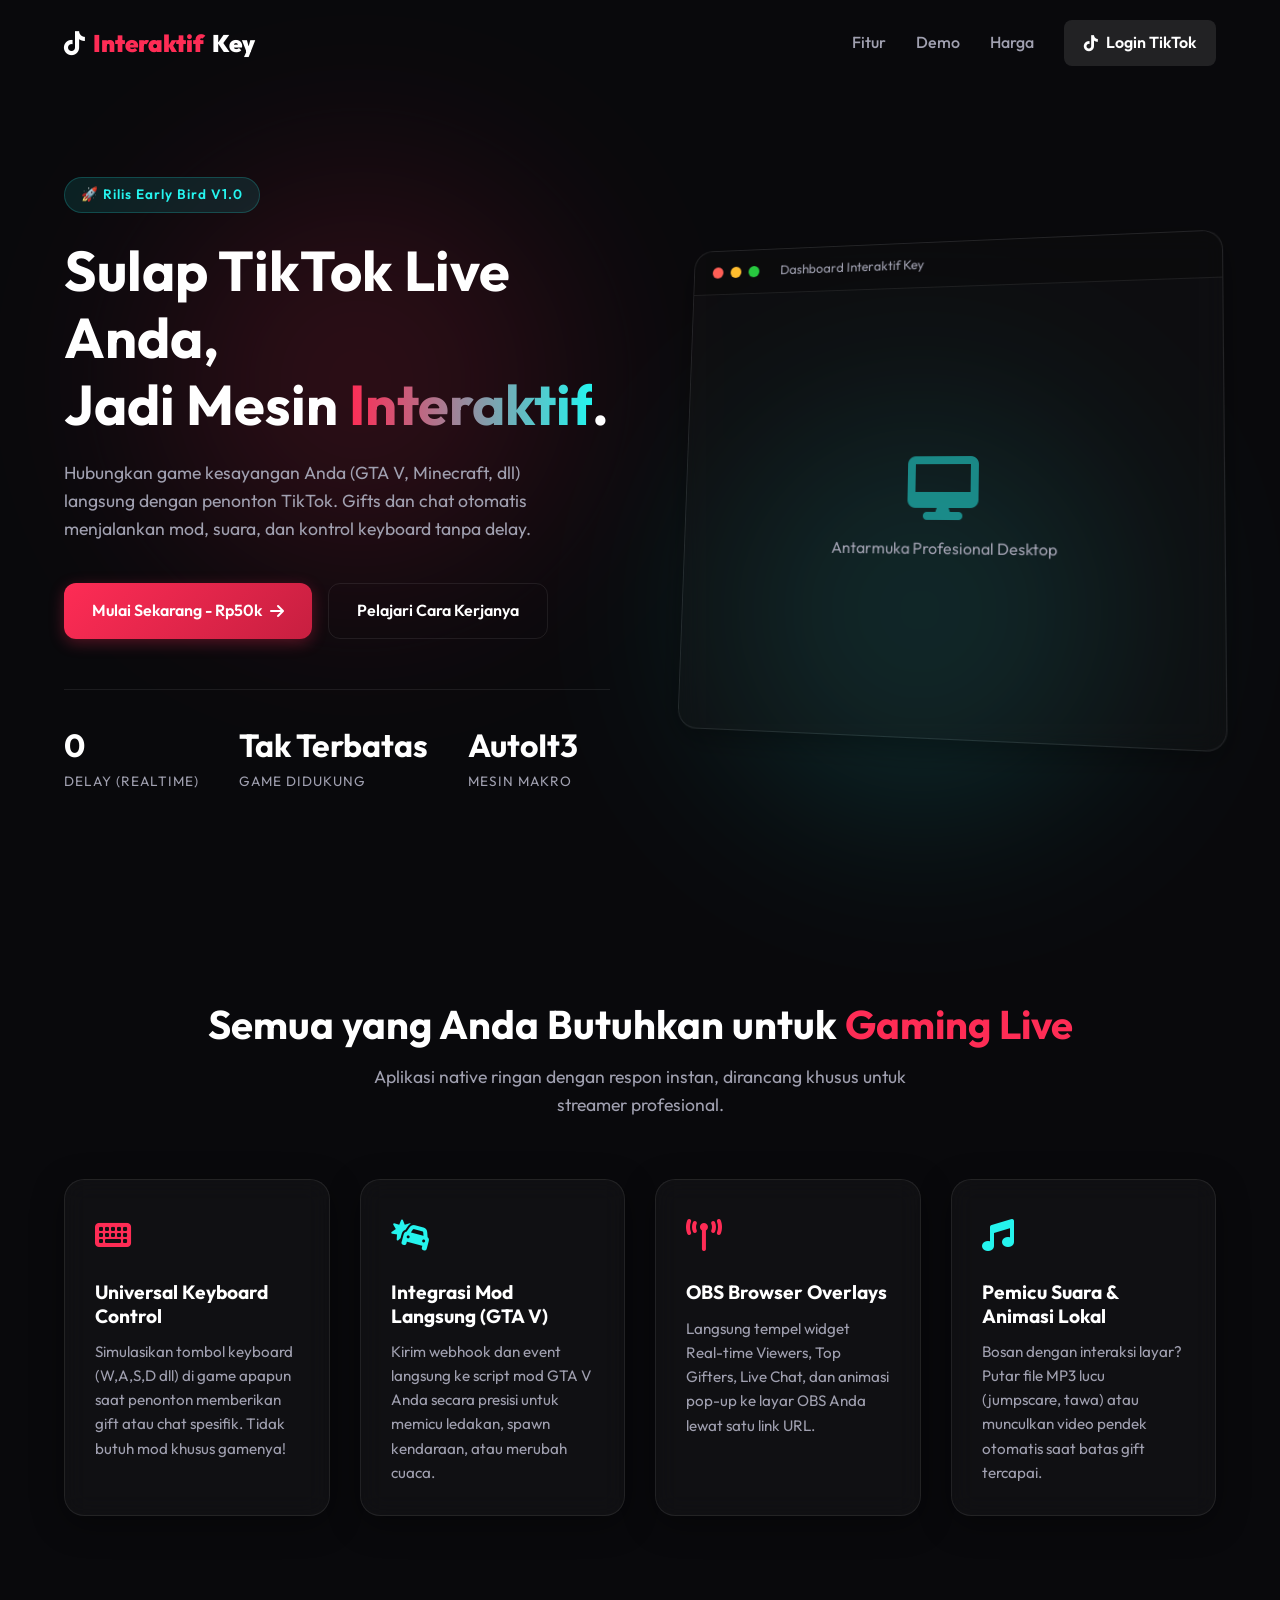
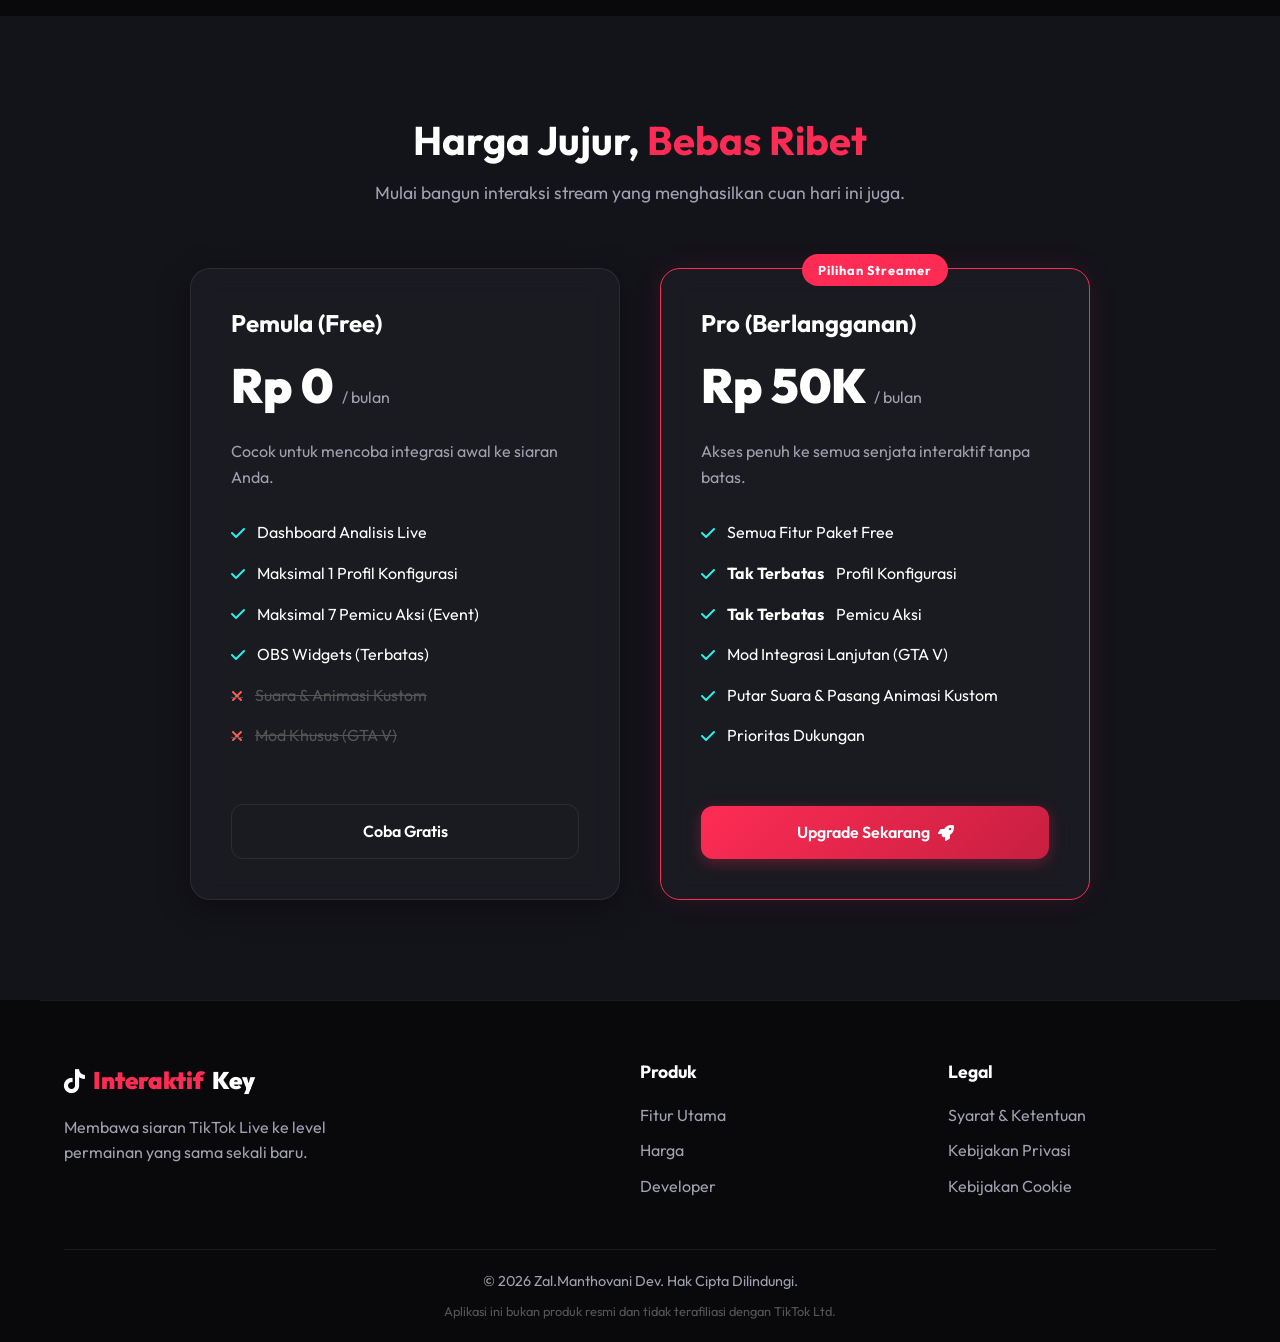
==== index.html @ 7304b710 "Initial commit" ====
<!DOCTYPE html>
<html lang="id">
<head>
    <meta charset="UTF-8">
    <meta name="viewport" content="width=device-width, initial-scale=1.0">
    <title>Interaktif Key - Alat Streamer TikTok Live Profesional</title>
    <meta name="description" content="Tingkatkan interaksi siaran langsung TikTok Anda dengan Interaktif Key. Kontrol keyboard, overlay OBS, dan mod game otomatis dari gift penonton.">
    
    <!-- Google Fonts -->
    <link rel="preconnect" href="https://fonts.googleapis.com">
    <link rel="preconnect" href="https://fonts.gstatic.com" crossorigin>
    <link href="https://fonts.googleapis.com/css2?family=Outfit:wght@300;400;500;700;900&display=swap" rel="stylesheet">
    
    <!-- FontAwesome -->
    <link rel="stylesheet" href="https://cdnjs.cloudflare.com/ajax/libs/font-awesome/6.4.0/css/all.min.css">
    
    <!-- Custom CSS -->
    <link rel="stylesheet" href="css/style.css">
</head>
<body>
    <!-- Navbar -->
    <nav class="navbar" id="navbar">
        <div class="nav-container">
            <a href="index.html" class="logo">
                <i class="fab fa-tiktok"></i> <span>Interaktif</span>Key
            </a>
            <div class="nav-links">
                <a href="#features">Fitur</a>
                <a href="#demo">Demo</a>
                <a href="#pricing">Harga</a>
                <a href="#" class="btn-login"><i class="fab fa-tiktok"></i> Login TikTok</a>
            </div>
            <div class="hamburger">
                <i class="fas fa-bars"></i>
            </div>
        </div>
    </nav>

    <!-- Hero Section -->
    <section class="hero" id="home">
        <div class="hero-glow pink"></div>
        <div class="hero-glow cyan"></div>
        
        <div class="hero-content">
            <div class="badge">🚀 Rilis Early Bird V1.0</div>
            <h1 class="hero-title">Sulap TikTok Live Anda,<br>Jadi Mesin <span>Interaktif</span>.</h1>
            <p class="hero-subtitle">
                Hubungkan game kesayangan Anda (GTA V, Minecraft, dll) langsung dengan penonton TikTok. 
                Gifts dan chat otomatis menjalankan mod, suara, dan kontrol keyboard tanpa delay.
            </p>
            <div class="hero-cta">
                <a href="#pricing" class="btn btn-primary">Mulai Sekarang - Rp50k <i class="fas fa-arrow-right"></i></a>
                <a href="#features" class="btn btn-outline">Pelajari Cara Kerjanya</a>
            </div>
            <div class="hero-stats">
                <div class="stat-item">
                    <span class="stat-num">0</span>
                    <span class="stat-label">Delay (Realtime)</span>
                </div>
                <div class="stat-item">
                    <span class="stat-num">Tak Terbatas</span>
                    <span class="stat-label">Game Didukung</span>
                </div>
                <div class="stat-item">
                    <span class="stat-num">AutoIt3</span>
                    <span class="stat-label">Mesin Makro</span>
                </div>
            </div>
        </div>
        
        <div class="hero-image">
            <div class="app-mockup glass-panel">
                <div class="mockup-header">
                    <span class="dot red"></span>
                    <span class="dot yellow"></span>
                    <span class="dot green"></span>
                    <div class="mockup-title">Dashboard Interaktif Key</div>
                </div>
                <!-- Placeholder untuk gambar screenshot UI aplikasi Anda -->
                <div class="mockup-body mockup-placeholder">
                    <i class="fas fa-desktop"></i>
                    <p>Antarmuka Profesional Desktop</p>
                </div>
            </div>
        </div>
    </section>

    <!-- Features Section -->
    <section class="features" id="features">
        <div class="section-header text-center">
            <h2 class="section-title">Semua yang Anda Butuhkan untuk <span>Gaming Live</span></h2>
            <p class="section-subtitle">Aplikasi native ringan dengan respon instan, dirancang khusus untuk streamer profesional.</p>
        </div>
        
        <div class="features-grid">
            <div class="feature-card glass-panel" data-speed="1">
                <div class="feature-icon pink"><i class="fas fa-keyboard"></i></div>
                <h3 class="feature-title">Universal Keyboard Control</h3>
                <p>Simulasikan tombol keyboard (W,A,S,D dll) di game apapun saat penonton memberikan gift atau chat spesifik. Tidak butuh mod khusus gamenya!</p>
            </div>
            
            <div class="feature-card glass-panel" data-speed="1.2">
                <div class="feature-icon cyan"><i class="fas fa-car-crash"></i></div>
                <h3 class="feature-title">Integrasi Mod Langsung (GTA V)</h3>
                <p>Kirim webhook dan event langsung ke script mod GTA V Anda secara presisi untuk memicu ledakan, spawn kendaraan, atau merubah cuaca.</p>
            </div>
            
            <div class="feature-card glass-panel" data-speed="1.4">
                <div class="feature-icon pink"><i class="fas fa-broadcast-tower"></i></div>
                <h3 class="feature-title">OBS Browser Overlays</h3>
                <p>Langsung tempel widget Real-time Viewers, Top Gifters, Live Chat, dan animasi pop-up ke layar OBS Anda lewat satu link URL.</p>
            </div>
            
            <div class="feature-card glass-panel" data-speed="1.6">
                <div class="feature-icon cyan"><i class="fas fa-music"></i></div>
                <h3 class="feature-title">Pemicu Suara & Animasi Lokal</h3>
                <p>Bosan dengan interaksi layar? Putar file MP3 lucu (jumpscare, tawa) atau munculkan video pendek otomatis saat batas gift tercapai.</p>
            </div>
        </div>
    </section>

    <!-- Pricing Section -->
    <section class="pricing" id="pricing">
        <div class="section-header text-center">
            <h2 class="section-title">Harga Jujur, <span>Bebas Ribet</span></h2>
            <p class="section-subtitle">Mulai bangun interaksi stream yang menghasilkan cuan hari ini juga.</p>
        </div>
        
        <div class="pricing-container">
            <!-- Free Plan -->
            <div class="pricing-card glass-panel">
                <h3 class="plan-name">Pemula (Free)</h3>
                <div class="plan-price">Rp 0 <span>/ bulan</span></div>
                <p class="plan-desc">Cocok untuk mencoba integrasi awal ke siaran Anda.</p>
                
                <ul class="plan-features">
                    <li><i class="fas fa-check"></i> Dashboard Analisis Live</li>
                    <li><i class="fas fa-check"></i> Maksimal 1 Profil Konfigurasi</li>
                    <li><i class="fas fa-check"></i> Maksimal 7 Pemicu Aksi (Event)</li>
                    <li><i class="fas fa-check"></i> OBS Widgets (Terbatas)</li>
                    <li class="disabled"><i class="fas fa-times"></i> Suara & Animasi Kustom</li>
                    <li class="disabled"><i class="fas fa-times"></i> Mod Khusus (GTA V)</li>
                </ul>
                
                <a href="#" class="btn btn-outline full-width">Coba Gratis</a>
            </div>
            
            <!-- Pro Plan -->
            <div class="pricing-card premium glass-panel">
                <div class="popular-badge">Pilihan Streamer</div>
                <h3 class="plan-name">Pro (Berlangganan)</h3>
                <div class="plan-price">Rp 50K <span>/ bulan</span></div>
                <p class="plan-desc">Akses penuh ke semua senjata interaktif tanpa batas.</p>
                
                <ul class="plan-features">
                    <li><i class="fas fa-check"></i> Semua Fitur Paket Free</li>
                    <li><i class="fas fa-check"></i> <strong>Tak Terbatas</strong> Profil Konfigurasi</li>
                    <li><i class="fas fa-check"></i> <strong>Tak Terbatas</strong> Pemicu Aksi</li>
                    <li><i class="fas fa-check"></i> Mod Integrasi Lanjutan (GTA V)</li>
                    <li><i class="fas fa-check"></i> Putar Suara & Pasang Animasi Kustom</li>
                    <li><i class="fas fa-check"></i> Prioritas Dukungan</li>
                </ul>
                
                <a href="#" class="btn btn-primary full-width">Upgrade Sekarang <i class="fas fa-rocket"></i></a>
            </div>
        </div>
    </section>

    <!-- Footer -->
    <footer class="footer">
        <div class="footer-container">
            <div class="footer-brand">
                <a href="#" class="logo"><i class="fab fa-tiktok"></i> <span>Interaktif</span>Key</a>
                <p>Membawa siaran TikTok Live ke level permainan yang sama sekali baru.</p>
            </div>
            <div class="footer-links">
                <h4>Produk</h4>
                <a href="#features">Fitur Utama</a>
                <a href="#pricing">Harga</a>
                <a href="https://github.com/zalmanthovani" target="_blank">Developer</a>
            </div>
            <div class="footer-links">
                <h4>Legal</h4>
                <a href="tos.html">Syarat & Ketentuan</a>
                <a href="privacy.html">Kebijakan Privasi</a>
                <a href="privacy.html#cookie">Kebijakan Cookie</a>
            </div>
        </div>
        <div class="footer-bottom">
            <p>&copy; 2026 Zal.Manthovani Dev. Hak Cipta Dilindungi.</p>
            <p class="disclaimer">Aplikasi ini bukan produk resmi dan tidak terafiliasi dengan TikTok Ltd.</p>
        </div>
    </footer>

    <!-- Custom JS -->
    <script src="js/main.js"></script>
</body>
</html>
---- css/style.css ----
:root {
    /* Colors - TikTok Theme */
    --clr-bg: #09090c;
    --clr-bg-alt: #13131a;
    --clr-pink: #fe2c55;
    --clr-cyan: #25f4ee;
    --clr-text: #ffffff;
    --clr-text-muted: #a0a0b0;
    --clr-glass: rgba(255, 255, 255, 0.03);
    --clr-glass-border: rgba(255, 255, 255, 0.08);
    
    /* Typography */
    --font-main: 'Outfit', sans-serif;
    
    /* Transitions */
    --transition: all 0.3s cubic-bezier(0.25, 0.8, 0.25, 1);
}

* {
    margin: 0;
    padding: 0;
    box-sizing: border-box;
}

html {
    scroll-behavior: smooth;
}

body {
    font-family: var(--font-main);
    background-color: var(--clr-bg);
    color: var(--clr-text);
    line-height: 1.6;
    overflow-x: hidden;
}

/* Typography Utility */
.text-center { text-align: center; }
.pink { color: var(--clr-pink); }
.cyan { color: var(--clr-cyan); }

h1, h2, h3, h4 {
    line-height: 1.2;
}

/* Glassmorphism utility */
.glass-panel {
    background: var(--clr-glass);
    backdrop-filter: blur(12px);
    -webkit-backdrop-filter: blur(12px);
    border: 1px solid var(--clr-glass-border);
    border-radius: 20px;
    box-shadow: 0 8px 32px 0 rgba(0, 0, 0, 0.37);
}

/* Buttons */
.btn {
    display: inline-flex;
    align-items: center;
    justify-content: center;
    gap: 8px;
    padding: 14px 28px;
    border-radius: 12px;
    font-weight: 600;
    font-size: 1rem;
    text-decoration: none;
    cursor: pointer;
    transition: var(--transition);
    border: none;
    font-family: var(--font-main);
}

.btn-primary {
    background: linear-gradient(135deg, var(--clr-pink), #c71f40);
    color: white;
    box-shadow: 0 4px 15px rgba(254, 44, 85, 0.3);
}

.btn-primary:hover {
    transform: translateY(-2px);
    box-shadow: 0 8px 25px rgba(254, 44, 85, 0.5);
}

.btn-outline {
    background: transparent;
    color: var(--clr-text);
    border: 1px solid var(--clr-glass-border);
}

.btn-outline:hover {
    background: var(--clr-glass);
    border-color: var(--clr-cyan);
    color: var(--clr-cyan);
}

.full-width {
    width: 100%;
}

/* Navbar */
.navbar {
    position: fixed;
    top: 0;
    left: 0;
    width: 100%;
    padding: 20px 0;
    z-index: 1000;
    transition: var(--transition);
}

.navbar.scrolled {
    background: rgba(9, 9, 12, 0.85);
    backdrop-filter: blur(10px);
    padding: 15px 0;
    border-bottom: 1px solid var(--clr-glass-border);
}

.nav-container {
    max-width: 1200px;
    margin: 0 auto;
    padding: 0 24px;
    display: flex;
    justify-content: space-between;
    align-items: center;
}

.logo {
    font-size: 1.5rem;
    font-weight: 900;
    text-decoration: none;
    color: var(--clr-text);
    display: flex;
    align-items: center;
    gap: 8px;
}

.logo span {
    color: var(--clr-pink);
}

.nav-links {
    display: flex;
    align-items: center;
    gap: 30px;
}

.nav-links a:not(.btn-login) {
    color: var(--clr-text-muted);
    text-decoration: none;
    font-weight: 500;
    transition: var(--transition);
}

.nav-links a:not(.btn-login):hover {
    color: var(--clr-cyan);
}

.btn-login {
    background: rgba(255,255,255,0.1);
    color: white;
    padding: 10px 20px;
    border-radius: 8px;
    text-decoration: none;
    font-weight: 600;
    transition: var(--transition);
    display: flex;
    align-items: center;
    gap: 8px;
}

.btn-login:hover {
    background: white;
    color: black;
}

.hamburger {
    display: none;
    font-size: 1.5rem;
    cursor: pointer;
}

/* Hero Section */
.hero {
    min-height: 100vh;
    padding: 150px 24px 80px;
    max-width: 1200px;
    margin: 0 auto;
    display: grid;
    grid-template-columns: 1fr 1fr;
    gap: 60px;
    align-items: center;
    position: relative;
}

/* Glowing background effects */
.hero-glow {
    position: absolute;
    width: 400px;
    height: 400px;
    border-radius: 50%;
    filter: blur(100px);
    z-index: -1;
    opacity: 0.15;
}

.hero-glow.pink {
    background: var(--clr-pink);
    top: 20%;
    left: 10%;
}

.hero-glow.cyan {
    background: var(--clr-cyan);
    bottom: 10%;
    right: 10%;
}

.badge {
    display: inline-block;
    padding: 6px 16px;
    background: rgba(37, 244, 238, 0.1);
    color: var(--clr-cyan);
    border: 1px solid rgba(37, 244, 238, 0.2);
    border-radius: 50px;
    font-size: 0.85rem;
    font-weight: 600;
    letter-spacing: 1px;
    margin-bottom: 24px;
}

.hero-title {
    font-size: 3.5rem;
    margin-bottom: 20px;
}

.hero-title span {
    background: linear-gradient(to right, var(--clr-pink), var(--clr-cyan));
    -webkit-background-clip: text;
    background-clip: text;
    color: transparent;
}

.hero-subtitle {
    color: var(--clr-text-muted);
    font-size: 1.1rem;
    margin-bottom: 40px;
    max-width: 90%;
}

.hero-cta {
    display: flex;
    gap: 16px;
    margin-bottom: 50px;
}

.hero-stats {
    display: flex;
    gap: 40px;
    border-top: 1px solid var(--clr-glass-border);
    padding-top: 30px;
}

.stat-item {
    display: flex;
    flex-direction: column;
}

.stat-num {
    font-size: 2rem;
    font-weight: 700;
    color: var(--clr-text);
}

.stat-label {
    font-size: 0.85rem;
    color: var(--clr-text-muted);
    text-transform: uppercase;
    letter-spacing: 1px;
}

/* App Mockup Placeholder */
.app-mockup {
    width: 100%;
    height: 500px;
    display: flex;
    flex-direction: column;
    overflow: hidden;
    position: relative;
    transform: perspective(1000px) rotateY(-10deg) rotateX(5deg);
    transition: var(--transition);
}

.app-mockup:hover {
    transform: perspective(1000px) rotateY(0deg) rotateX(0deg);
}

.mockup-header {
    background: rgba(0,0,0,0.4);
    padding: 12px 20px;
    display: flex;
    align-items: center;
    border-bottom: 1px solid var(--clr-glass-border);
}

.dot {
    width: 12px;
    height: 12px;
    border-radius: 50%;
    margin-right: 8px;
}
.dot.red { background: #ff5f56; }
.dot.yellow { background: #ffbd2e; }
.dot.green { background: #27c93f; }

.mockup-title {
    margin-left: 15px;
    color: var(--clr-text-muted);
    font-size: 0.85rem;
}

.mockup-body {
    flex: 1;
    display: flex;
    flex-direction: column;
    align-items: center;
    justify-content: center;
    background: rgba(0,0,0,0.2);
}

.mockup-placeholder i {
    font-size: 4rem;
    color: var(--clr-cyan);
    margin-bottom: 16px;
    opacity: 0.5;
}

.mockup-placeholder p {
    color: var(--clr-text-muted);
}

/* Sections Global */
.section-header {
    margin-bottom: 60px;
}

.section-title {
    font-size: 2.5rem;
    margin-bottom: 15px;
}

.section-title span {
    color: var(--clr-pink);
}

.section-subtitle {
    color: var(--clr-text-muted);
    font-size: 1.1rem;
    max-width: 600px;
    margin: 0 auto;
}

/* Features */
.features {
    padding: 100px 24px;
    max-width: 1200px;
    margin: 0 auto;
}

.features-grid {
    display: grid;
    grid-template-columns: repeat(auto-fit, minmax(250px, 1fr));
    gap: 30px;
}

.feature-card {
    padding: 30px;
    transition: transform 0.4s ease;
}

.feature-card:hover {
    transform: translateY(-10px);
    border-color: var(--clr-cyan);
}

.feature-icon {
    font-size: 2rem;
    margin-bottom: 20px;
}

.feature-title {
    font-size: 1.2rem;
    margin-bottom: 12px;
}

.feature-card p {
    color: var(--clr-text-muted);
    font-size: 0.95rem;
}

/* Pricing */
.pricing {
    padding: 100px 24px;
    background: var(--clr-bg-alt);
}

.pricing-container {
    max-width: 900px;
    margin: 0 auto;
    display: grid;
    grid-template-columns: 1fr 1fr;
    gap: 40px;
}

.pricing-card {
    padding: 40px;
    position: relative;
    display: flex;
    flex-direction: column;
}

.pricing-card.premium {
    border-color: var(--clr-pink);
    box-shadow: 0 0 30px rgba(254, 44, 85, 0.1);
}

.popular-badge {
    position: absolute;
    top: -15px;
    left: 50%;
    transform: translateX(-50%);
    background: var(--clr-pink);
    color: white;
    padding: 6px 16px;
    border-radius: 20px;
    font-size: 0.8rem;
    font-weight: 700;
    letter-spacing: 1px;
}

.plan-name {
    font-size: 1.5rem;
    margin-bottom: 10px;
}

.plan-price {
    font-size: 3rem;
    font-weight: 900;
    margin-bottom: 15px;
}

.plan-price span {
    font-size: 1rem;
    color: var(--clr-text-muted);
    font-weight: 400;
}

.plan-desc {
    color: var(--clr-text-muted);
    margin-bottom: 30px;
    min-height: 48px;
}

.plan-features {
    list-style: none;
    margin-bottom: 40px;
    flex: 1;
}

.plan-features li {
    margin-bottom: 15px;
    display: flex;
    align-items: center;
    gap: 12px;
}

.plan-features li i.fa-check {
    color: var(--clr-cyan);
}

.plan-features li i.fa-times {
    color: #ff5f56;
}

.plan-features li.disabled {
    color: #555;
    text-decoration: line-through;
}

/* Footer & Legal Pages */
.footer {
    padding: 60px 24px 20px;
    max-width: 1200px;
    margin: 0 auto;
    border-top: 1px solid var(--clr-glass-border);
}

.footer-container {
    display: grid;
    grid-template-columns: 2fr 1fr 1fr;
    gap: 40px;
    margin-bottom: 40px;
}

.footer-brand p {
    color: var(--clr-text-muted);
    margin-top: 15px;
    max-width: 300px;
}

.footer-links h4 {
    margin-bottom: 20px;
    font-size: 1.1rem;
}

.footer-links a {
    display: block;
    color: var(--clr-text-muted);
    text-decoration: none;
    margin-bottom: 10px;
    transition: var(--transition);
}

.footer-links a:hover {
    color: var(--clr-cyan);
}

.footer-bottom {
    text-align: center;
    padding-top: 20px;
    border-top: 1px solid var(--clr-glass-border);
    color: var(--clr-text-muted);
    font-size: 0.9rem;
}

.disclaimer {
    margin-top: 8px;
    font-size: 0.8rem;
    color: #555;
}

/* Legal Pages Styling (Privacy & TOS) */
.legal-page {
    padding-top: 120px !important;
}

.legal-content {
    max-width: 800px;
    margin: 0 auto;
    padding: 40px;
    margin-bottom: 80px;
}

.legal-content h1 {
    font-size: 2.5rem;
    margin-bottom: 10px;
    color: var(--clr-cyan);
}

.legal-update {
    color: var(--clr-text-muted);
    margin-bottom: 40px;
    font-style: italic;
}

.legal-content h2 {
    font-size: 1.5rem;
    margin: 40px 0 15px;
    border-bottom: 1px solid var(--clr-glass-border);
    padding-bottom: 10px;
}

.legal-content p, .legal-content li {
    color: #ccc;
    margin-bottom: 15px;
}

.legal-content ul {
    margin-left: 20px;
    margin-bottom: 20px;
}

/* Responsive */
@media (max-width: 900px) {
    .hero {
        grid-template-columns: 1fr;
        padding-top: 120px;
        text-align: center;
    }
    
    .hero-subtitle {
        max-width: 100%;
        margin: 0 auto 30px;
    }
    
    .hero-cta {
        justify-content: center;
    }
    
    .hero-stats {
        justify-content: center;
    }
    
    .pricing-container {
        grid-template-columns: 1fr;
        max-width: 450px;
    }
    
    .footer-container {
        grid-template-columns: 1fr;
    }
}

@media (max-width: 768px) {
    .nav-links {
        display: none; /* simple mobile menu hidden for now */
    }
    .hamburger {
        display: block;
    }
    .hero-title {
        font-size: 2.5rem;
    }
}
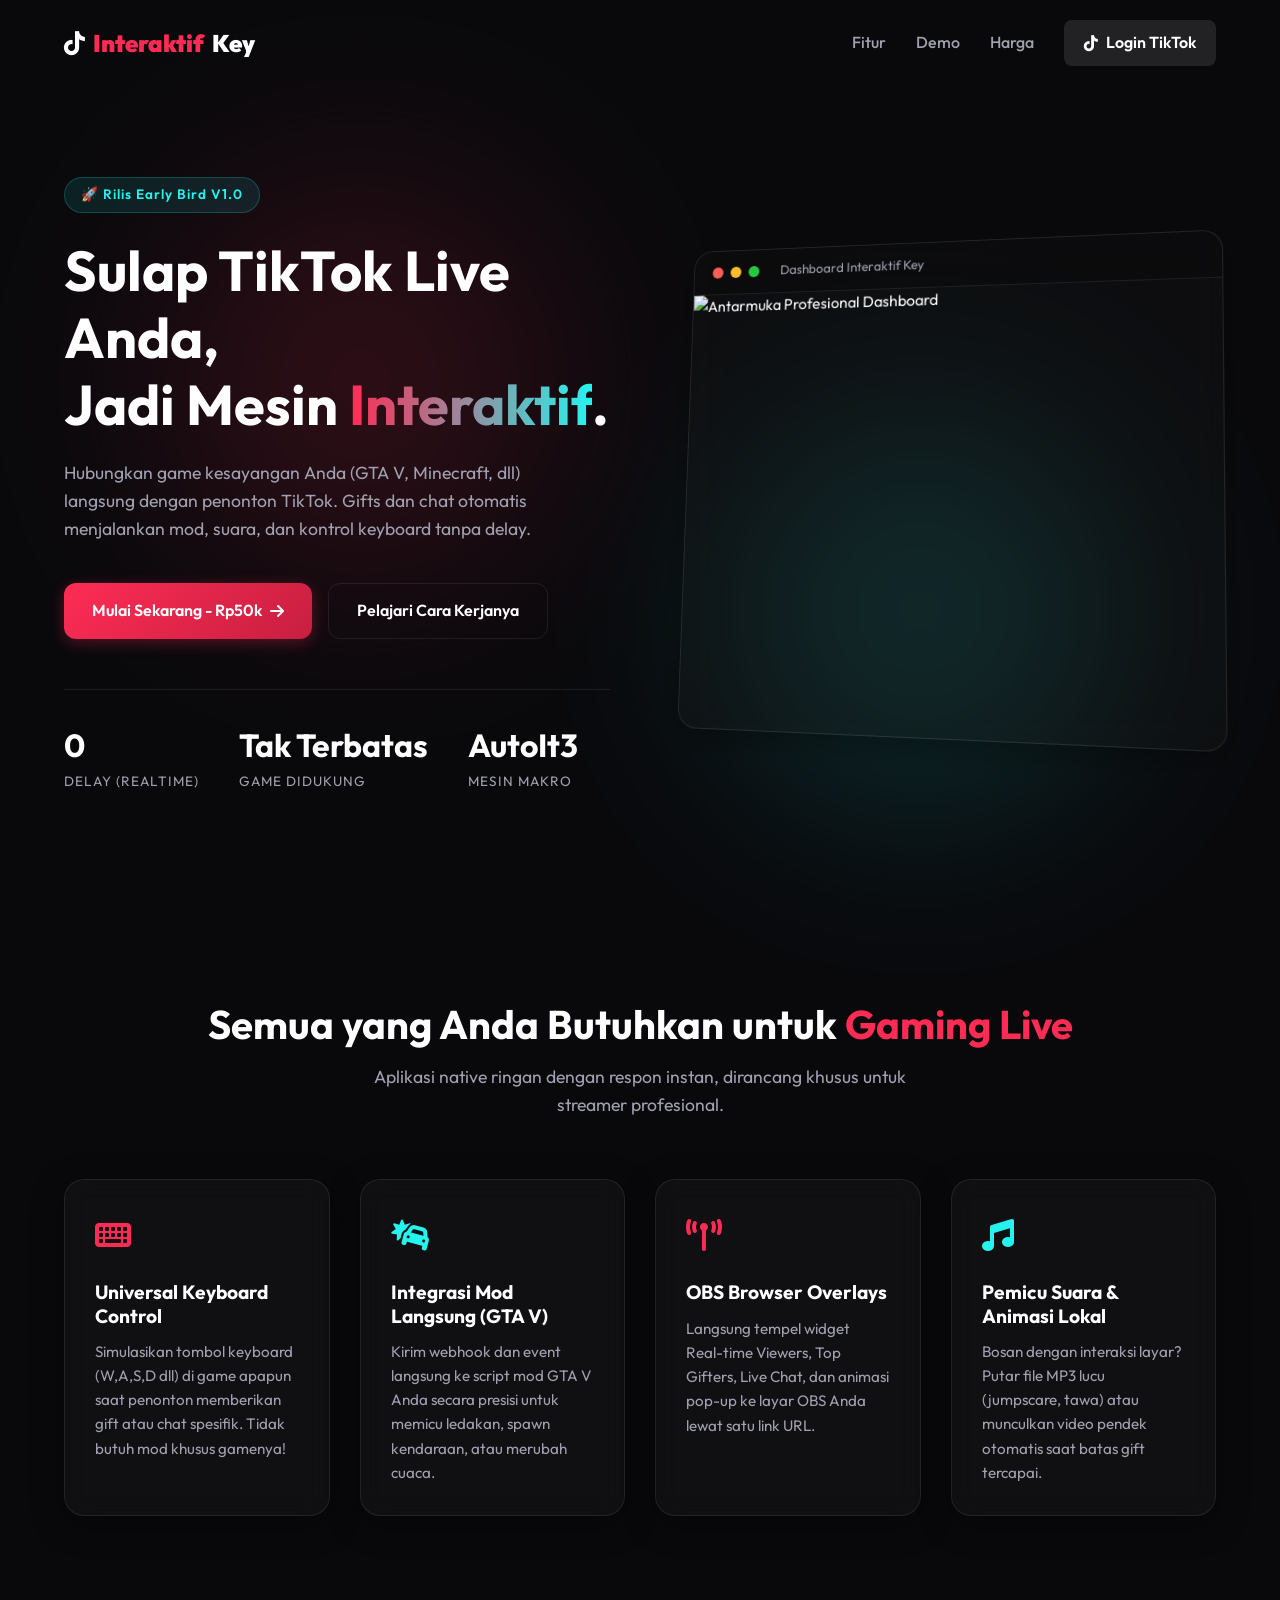
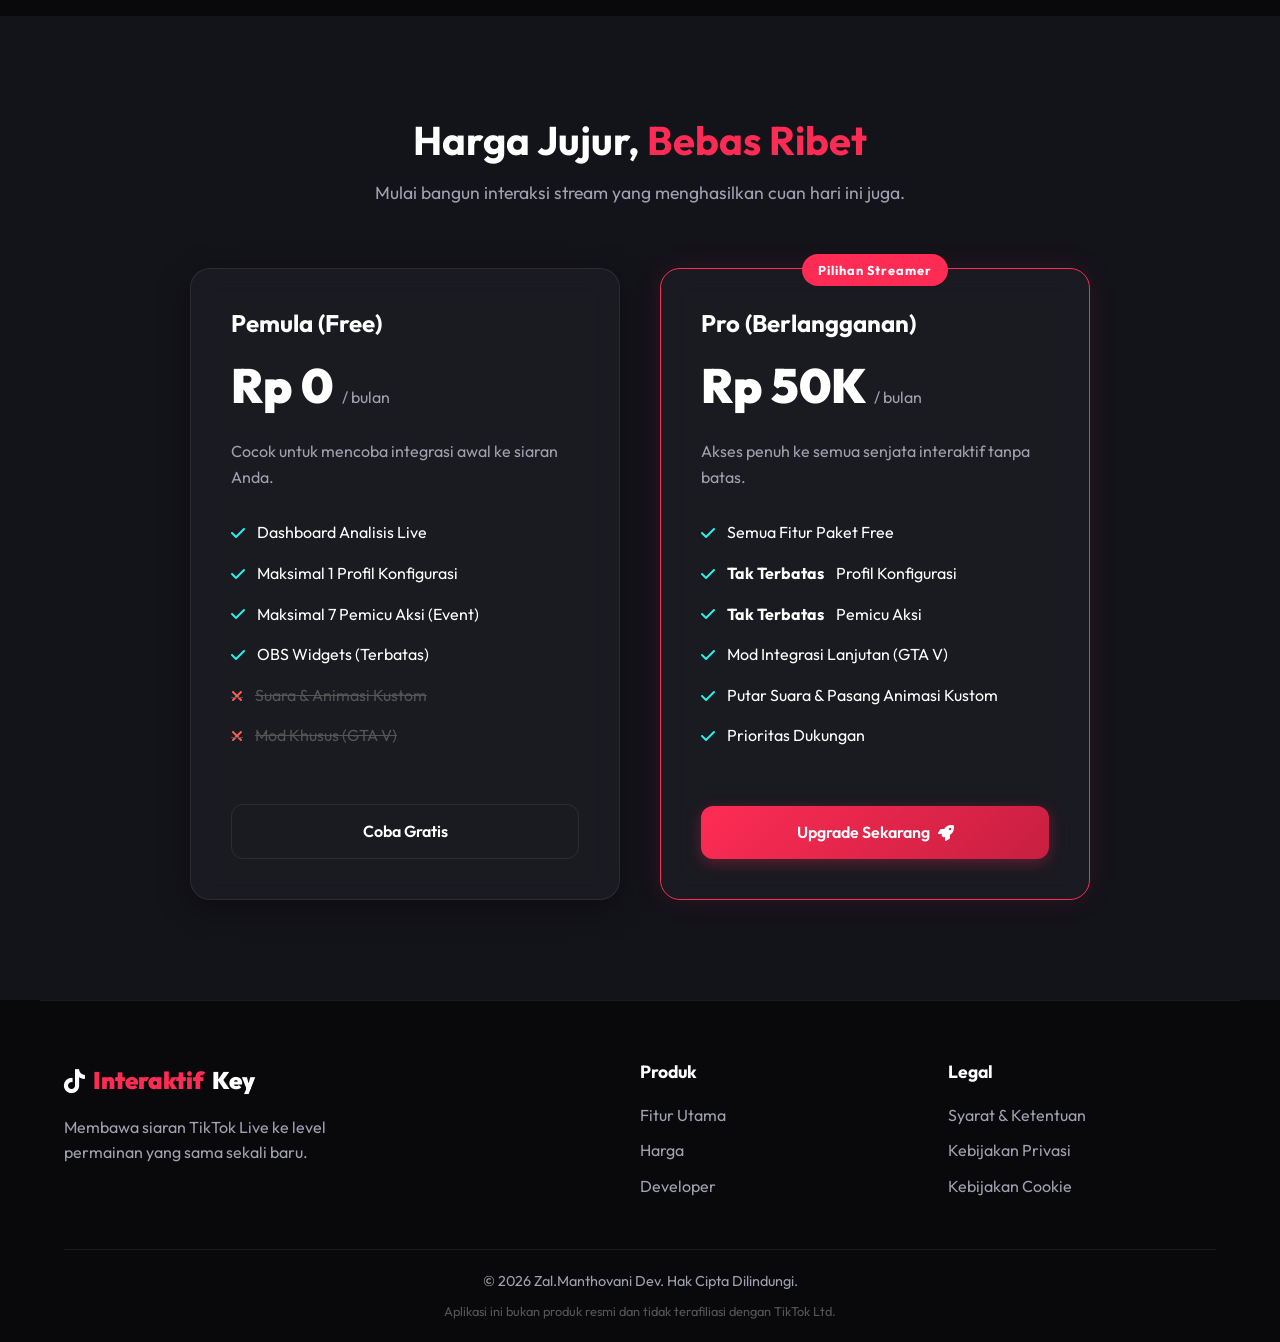
==== commit 7e08afdc: "Add dashboard image to hero section" ====
--- a/index.html
+++ b/index.html
@@ -1,22 +1,25 @@
 <!DOCTYPE html>
 <html lang="id">
+
 <head>
     <meta charset="UTF-8">
     <meta name="viewport" content="width=device-width, initial-scale=1.0">
     <title>Interaktif Key - Alat Streamer TikTok Live Profesional</title>
-    <meta name="description" content="Tingkatkan interaksi siaran langsung TikTok Anda dengan Interaktif Key. Kontrol keyboard, overlay OBS, dan mod game otomatis dari gift penonton.">
-    
+    <meta name="description"
+        content="Tingkatkan interaksi siaran langsung TikTok Anda dengan Interaktif Key. Kontrol keyboard, overlay OBS, dan mod game otomatis dari gift penonton.">
+
     <!-- Google Fonts -->
     <link rel="preconnect" href="https://fonts.googleapis.com">
     <link rel="preconnect" href="https://fonts.gstatic.com" crossorigin>
     <link href="https://fonts.googleapis.com/css2?family=Outfit:wght@300;400;500;700;900&display=swap" rel="stylesheet">
-    
+
     <!-- FontAwesome -->
     <link rel="stylesheet" href="https://cdnjs.cloudflare.com/ajax/libs/font-awesome/6.4.0/css/all.min.css">
-    
+
     <!-- Custom CSS -->
     <link rel="stylesheet" href="css/style.css">
 </head>
+
 <body>
     <!-- Navbar -->
     <nav class="navbar" id="navbar">
@@ -40,12 +43,12 @@
     <section class="hero" id="home">
         <div class="hero-glow pink"></div>
         <div class="hero-glow cyan"></div>
-        
+
         <div class="hero-content">
             <div class="badge">🚀 Rilis Early Bird V1.0</div>
             <h1 class="hero-title">Sulap TikTok Live Anda,<br>Jadi Mesin <span>Interaktif</span>.</h1>
             <p class="hero-subtitle">
-                Hubungkan game kesayangan Anda (GTA V, Minecraft, dll) langsung dengan penonton TikTok. 
+                Hubungkan game kesayangan Anda (GTA V, Minecraft, dll) langsung dengan penonton TikTok.
                 Gifts dan chat otomatis menjalankan mod, suara, dan kontrol keyboard tanpa delay.
             </p>
             <div class="hero-cta">
@@ -67,7 +70,7 @@
                 </div>
             </div>
         </div>
-        
+
         <div class="hero-image">
             <div class="app-mockup glass-panel">
                 <div class="mockup-header">
@@ -76,10 +79,8 @@
                     <span class="dot green"></span>
                     <div class="mockup-title">Dashboard Interaktif Key</div>
                 </div>
-                <!-- Placeholder untuk gambar screenshot UI aplikasi Anda -->
-                <div class="mockup-body mockup-placeholder">
-                    <i class="fas fa-desktop"></i>
-                    <p>Antarmuka Profesional Desktop</p>
+                <div class="mockup-body">
+                    <img src="images/dashboard.png" alt="Antarmuka Profesional Dashboard" class="dashboard-img">
                 </div>
             </div>
         </div>
@@ -89,32 +90,37 @@
     <section class="features" id="features">
         <div class="section-header text-center">
             <h2 class="section-title">Semua yang Anda Butuhkan untuk <span>Gaming Live</span></h2>
-            <p class="section-subtitle">Aplikasi native ringan dengan respon instan, dirancang khusus untuk streamer profesional.</p>
-        </div>
-        
+            <p class="section-subtitle">Aplikasi native ringan dengan respon instan, dirancang khusus untuk streamer
+                profesional.</p>
+        </div>
+
         <div class="features-grid">
             <div class="feature-card glass-panel" data-speed="1">
                 <div class="feature-icon pink"><i class="fas fa-keyboard"></i></div>
                 <h3 class="feature-title">Universal Keyboard Control</h3>
-                <p>Simulasikan tombol keyboard (W,A,S,D dll) di game apapun saat penonton memberikan gift atau chat spesifik. Tidak butuh mod khusus gamenya!</p>
-            </div>
-            
+                <p>Simulasikan tombol keyboard (W,A,S,D dll) di game apapun saat penonton memberikan gift atau chat
+                    spesifik. Tidak butuh mod khusus gamenya!</p>
+            </div>
+
             <div class="feature-card glass-panel" data-speed="1.2">
                 <div class="feature-icon cyan"><i class="fas fa-car-crash"></i></div>
                 <h3 class="feature-title">Integrasi Mod Langsung (GTA V)</h3>
-                <p>Kirim webhook dan event langsung ke script mod GTA V Anda secara presisi untuk memicu ledakan, spawn kendaraan, atau merubah cuaca.</p>
-            </div>
-            
+                <p>Kirim webhook dan event langsung ke script mod GTA V Anda secara presisi untuk memicu ledakan, spawn
+                    kendaraan, atau merubah cuaca.</p>
+            </div>
+
             <div class="feature-card glass-panel" data-speed="1.4">
                 <div class="feature-icon pink"><i class="fas fa-broadcast-tower"></i></div>
                 <h3 class="feature-title">OBS Browser Overlays</h3>
-                <p>Langsung tempel widget Real-time Viewers, Top Gifters, Live Chat, dan animasi pop-up ke layar OBS Anda lewat satu link URL.</p>
-            </div>
-            
+                <p>Langsung tempel widget Real-time Viewers, Top Gifters, Live Chat, dan animasi pop-up ke layar OBS
+                    Anda lewat satu link URL.</p>
+            </div>
+
             <div class="feature-card glass-panel" data-speed="1.6">
                 <div class="feature-icon cyan"><i class="fas fa-music"></i></div>
                 <h3 class="feature-title">Pemicu Suara & Animasi Lokal</h3>
-                <p>Bosan dengan interaksi layar? Putar file MP3 lucu (jumpscare, tawa) atau munculkan video pendek otomatis saat batas gift tercapai.</p>
+                <p>Bosan dengan interaksi layar? Putar file MP3 lucu (jumpscare, tawa) atau munculkan video pendek
+                    otomatis saat batas gift tercapai.</p>
             </div>
         </div>
     </section>
@@ -125,14 +131,14 @@
             <h2 class="section-title">Harga Jujur, <span>Bebas Ribet</span></h2>
             <p class="section-subtitle">Mulai bangun interaksi stream yang menghasilkan cuan hari ini juga.</p>
         </div>
-        
+
         <div class="pricing-container">
             <!-- Free Plan -->
             <div class="pricing-card glass-panel">
                 <h3 class="plan-name">Pemula (Free)</h3>
                 <div class="plan-price">Rp 0 <span>/ bulan</span></div>
                 <p class="plan-desc">Cocok untuk mencoba integrasi awal ke siaran Anda.</p>
-                
+
                 <ul class="plan-features">
                     <li><i class="fas fa-check"></i> Dashboard Analisis Live</li>
                     <li><i class="fas fa-check"></i> Maksimal 1 Profil Konfigurasi</li>
@@ -141,17 +147,17 @@
                     <li class="disabled"><i class="fas fa-times"></i> Suara & Animasi Kustom</li>
                     <li class="disabled"><i class="fas fa-times"></i> Mod Khusus (GTA V)</li>
                 </ul>
-                
+
                 <a href="#" class="btn btn-outline full-width">Coba Gratis</a>
             </div>
-            
+
             <!-- Pro Plan -->
             <div class="pricing-card premium glass-panel">
                 <div class="popular-badge">Pilihan Streamer</div>
                 <h3 class="plan-name">Pro (Berlangganan)</h3>
                 <div class="plan-price">Rp 50K <span>/ bulan</span></div>
                 <p class="plan-desc">Akses penuh ke semua senjata interaktif tanpa batas.</p>
-                
+
                 <ul class="plan-features">
                     <li><i class="fas fa-check"></i> Semua Fitur Paket Free</li>
                     <li><i class="fas fa-check"></i> <strong>Tak Terbatas</strong> Profil Konfigurasi</li>
@@ -160,7 +166,7 @@
                     <li><i class="fas fa-check"></i> Putar Suara & Pasang Animasi Kustom</li>
                     <li><i class="fas fa-check"></i> Prioritas Dukungan</li>
                 </ul>
-                
+
                 <a href="#" class="btn btn-primary full-width">Upgrade Sekarang <i class="fas fa-rocket"></i></a>
             </div>
         </div>
@@ -195,4 +201,5 @@
     <!-- Custom JS -->
     <script src="js/main.js"></script>
 </body>
-</html>
+
+</html>
--- a/css/style.css
+++ b/css/style.css
@@ -338,6 +338,13 @@
     color: var(--clr-text-muted);
 }
 
+.dashboard-img {
+    width: 100%;
+    height: 100%;
+    object-fit: cover;
+    display: block;
+}
+
 /* Sections Global */
 .section-header {
     margin-bottom: 60px;
